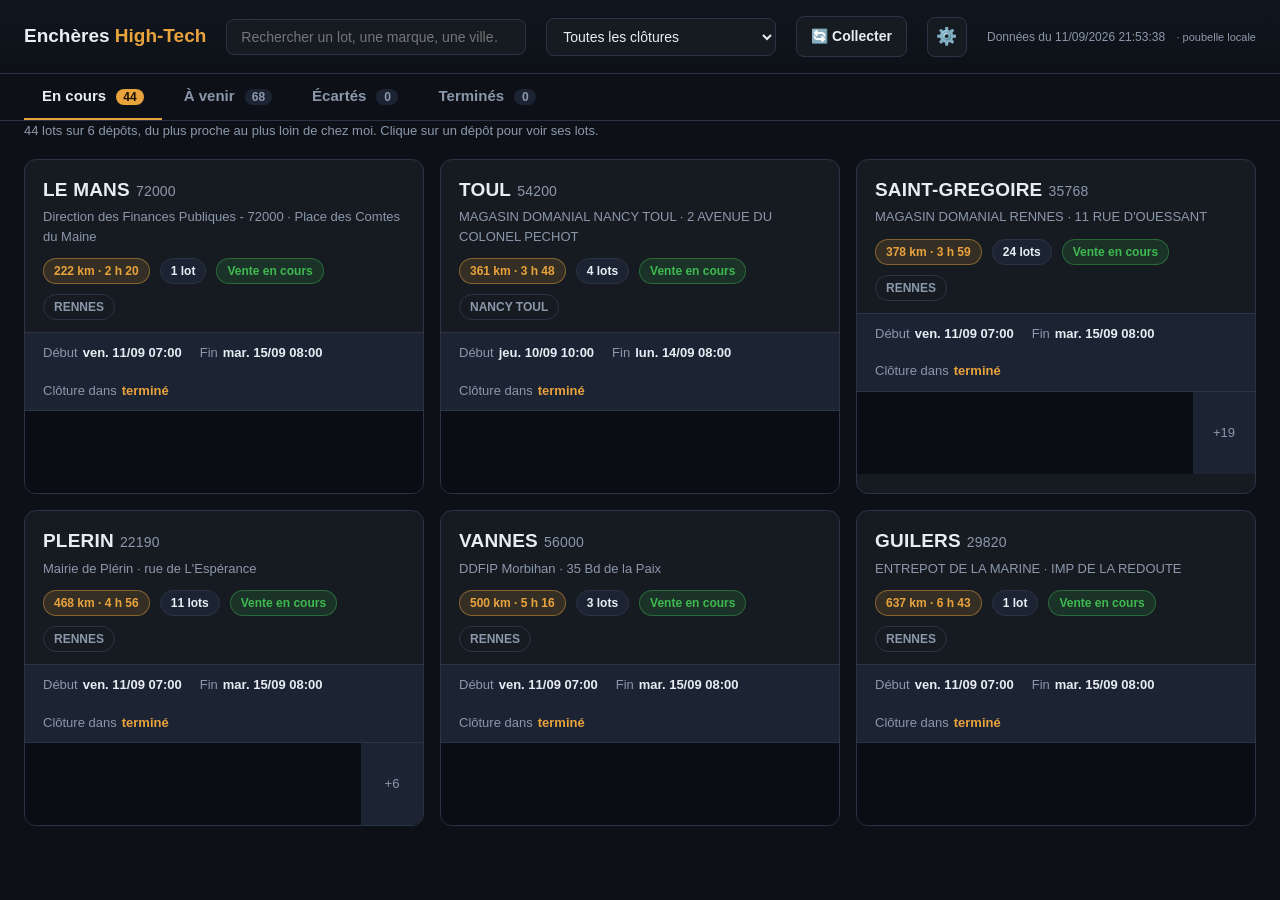
==== site/index.html @ 30fa820a "Corrige les fleches retour et suivant du navigateur" ====
<!doctype html>
<html lang="fr">
<head>
<meta charset="utf-8" />
<meta name="viewport" content="width=device-width, initial-scale=1" />
<title>Enchères High-Tech — Domaine</title>
<link rel="stylesheet" href="style.css?v=20260912a" />
</head>
<body>

<header class="top">
  <div class="wrap topin">
    <div class="brand">Enchères <span>High-Tech</span></div>
    <input id="q" type="search" autocomplete="off" placeholder="Rechercher un lot, une marque, une ville…" />
    <select id="fdate" autocomplete="off" title="Filtrer par date de clôture"></select>
    <a class="collect" href="https://github.com/OctopusDz/veille-hightech/actions/workflows/veille.yml"
       target="_blank" rel="noopener" title="Lance une collecte immédiate sur GitHub (≈ 3 min)">🔄 Collecter</a>
    <button class="gear" id="btn-set" title="Réglages (synchronisation de la poubelle)">⚙️</button>
    <div class="upd" id="upd"></div>
  </div>
</header>

<nav class="tabs">
  <div class="wrap tabsin">
    <button class="tab active" data-st="14">En cours <span class="b" id="n14">0</span></button>
    <button class="tab" data-st="13">À venir <span class="b" id="n13">0</span></button>
    <button class="tab trash-tab" data-st="trash">Écartés <span class="b" id="ntrash">0</span></button>
    <button class="tab" data-st="fin">Terminés <span class="b" id="nfin">0</span></button>
  </div>
</nav>

<main class="wrap">
  <!-- Vue 1 : les dépôts -->
  <section id="view-depots">
    <p class="hint" id="hint"></p>
    <div id="depots" class="depots"></div>
    <p id="empty" class="empty" hidden>Aucun lot ne correspond à cette recherche.</p>
  </section>

  <!-- Vue 3 : tous les lots écartés, regroupés et filtrables par dépôt -->
  <section id="view-trash" hidden>
    <div class="trash-toolbar">
      <div>
        <h1>Lots écartés</h1>
        <p>Retrouve ici tous les lots masqués. Le bouton ↩ sur la photo remet un lot dans sa vente.</p>
      </div>
      <div class="trash-filters">
        <label>Vente
          <select id="trash-status">
            <option value="all">Toutes</option>
            <option value="14">En cours</option>
            <option value="13">À venir</option>
          </select>
        </label>
        <label>Dépôt
          <select id="trash-depot"><option value="all">Tous les dépôts</option></select>
        </label>
      </div>
    </div>
    <p class="hint" id="hint-trash"></p>
    <div id="trash-groups"></div>
    <p id="trash-empty" class="empty" hidden>Aucun lot écarté avec ces filtres.</p>
  </section>

  <!-- Vue 4 : les lots terminés (archive) -->
  <section id="view-fin" hidden>
    <p class="hint" id="hint-fin"></p>
    <div id="fin" class="grid-lots"></div>
    <p id="fin-empty" class="empty" hidden>Aucun lot terminé pour l'instant — l'archive se remplit à chaque clôture.</p>
  </section>

  <!-- Vue 2 : les lots d'un dépôt -->
  <section id="view-lots" hidden>
    <button class="back" id="back">← Tous les dépôts</button>
    <div id="dephead"></div>
    <div id="lots" class="lots"></div>
  </section>
</main>

<!-- Réglages : synchronisation de la poubelle sur GitHub -->
<dialog id="dlg-set">
  <form method="dialog" class="setform">
    <h3>Poubelle synchronisée</h3>
    <p class="muted">Sans jeton, la poubelle reste dans ce navigateur (perdue si tu vides le cache,
      différente sur chaque appareil). Avec un jeton, elle est enregistrée dans le dépôt GitHub :
      partagée entre tes appareils, jamais perdue.</p>
    <label>Jeton GitHub <span class="muted">(fine-grained, limité à ce dépôt, permission « Contents » en écriture)</span>
      <input id="set-token" type="password" autocomplete="off" placeholder="github_pat_…" />
    </label>
    <p class="muted small">Créer le jeton : GitHub → Settings → Developer settings → Fine-grained tokens →
      <em>Only select repositories</em> : veille-hightech → Repository permissions → Contents : Read and write.
      Le jeton reste dans ce navigateur, il n'est envoyé qu'à api.github.com.</p>
    <p id="set-status" class="muted small"></p>
    <div class="row-end">
      <button value="clear" class="btn">Retirer le jeton</button>
      <button value="save" class="btn primary">Enregistrer</button>
    </div>
  </form>
</dialog>

<!-- Visionneuse photo -->
<div id="viewer" class="viewer" hidden>
  <button class="vclose" id="vclose" aria-label="Fermer">×</button>
  <button class="vnav vprev" id="vprev" aria-label="Précédent">‹</button>
  <img id="vimg" alt="" />
  <button class="vnav vnext" id="vnext" aria-label="Suivant">›</button>
  <div class="vcount" id="vcount"></div>
</div>

<script src="app.js?v=20260912a"></script>
</body>
</html>
---- site/style.css ----
:root{
  --bg:#0d1117; --panel:#161b22; --panel2:#1c2333; --line:#2b3444;
  --txt:#e6edf3; --muted:#8b98ab; --accent:#e8a33d; --link:#58a6ff;
  --live:#3fb950; --soon:#a371f7; --pro:#d29922; --danger:#f85149;
}
*{box-sizing:border-box}
[hidden]{display:none!important}
html,body{margin:0;background:var(--bg);color:var(--txt);
  font:15px/1.5 -apple-system,BlinkMacSystemFont,"Segoe UI",Roboto,Helvetica,Arial,sans-serif}
.wrap{max-width:1400px;margin:0 auto;padding:0 24px}
a{color:var(--link)}

.top{background:linear-gradient(180deg,#11161f,#0d1117);border-bottom:1px solid var(--line);
  position:sticky;top:0;z-index:20}
.topin{display:flex;align-items:center;gap:20px;padding:16px 24px}
.brand{font-size:19px;font-weight:700;white-space:nowrap}
.brand span{color:var(--accent)}
#q{flex:1;max-width:520px;padding:9px 14px;background:var(--panel);border:1px solid var(--line);
  border-radius:8px;color:var(--txt);font-size:14px}
#q:focus{outline:none;border-color:var(--accent)}
#fdate{padding:9px 12px;background:var(--panel);border:1px solid var(--line);border-radius:8px;
  color:var(--txt);font-size:14px;max-width:260px;cursor:pointer}
#fdate:focus{outline:none;border-color:var(--accent)}
#fdate.on{border-color:var(--accent);color:var(--accent);font-weight:600}
.collect{padding:9px 14px;background:var(--panel);border:1px solid var(--line);border-radius:8px;
  color:var(--txt);text-decoration:none;font-size:14px;font-weight:600;white-space:nowrap}
.collect:hover{border-color:var(--accent);color:var(--accent)}
.gear{background:var(--panel);border:1px solid var(--line);border-radius:8px;width:40px;height:40px;
  font-size:17px;cursor:pointer;color:var(--txt)}
.gear:hover{border-color:var(--accent)}
.upd{margin-left:auto;color:var(--muted);font-size:12px;white-space:nowrap}

.tabs{background:var(--bg);border-bottom:1px solid var(--line);position:sticky;top:65px;z-index:19}
.tabsin{display:flex;gap:4px;padding:0 24px;overflow-x:auto}
.tab{background:none;border:none;border-bottom:2px solid transparent;color:var(--muted);
  padding:13px 18px;font-size:15px;font-weight:600;cursor:pointer}
.tab:hover{color:var(--txt)}
.tab.active{color:var(--txt);border-bottom-color:var(--accent)}
.b{display:inline-block;min-width:22px;padding:1px 7px;margin-left:6px;background:var(--panel2);
  border-radius:999px;font-size:12px;color:var(--muted)}
.tab.active .b{background:var(--accent);color:#1a1200}
.tab.trash-tab.active{border-bottom-color:var(--danger)}
.tab.trash-tab.active .b{background:var(--danger);color:#fff}

main{padding:24px 0 60px}
.hint{color:var(--muted);font-size:13px;margin:0 0 18px}
.empty{color:var(--muted);background:var(--panel);border:1px dashed var(--line);
  padding:24px;border-radius:10px;text-align:center}

/* ---- Dépôts ---- */
.depots{display:grid;grid-template-columns:repeat(auto-fill,minmax(380px,1fr));gap:16px}
.dep{background:var(--panel);border:1px solid var(--line);border-radius:12px;overflow:hidden;
  cursor:pointer;transition:border-color .12s,transform .12s}
.dep:hover{border-color:var(--accent);transform:translateY(-2px)}
.dep .dtop{padding:16px 18px 12px}
.dep .city{font-size:19px;font-weight:700;letter-spacing:.2px}
.dep .city .cp{color:var(--muted);font-weight:400;font-size:14px;margin-left:6px}
.dep .dname{color:var(--muted);font-size:13px;margin-top:3px}
.dep .drow{display:flex;align-items:center;gap:10px;flex-wrap:wrap;margin-top:12px;font-size:13px}
.pill{padding:3px 10px;border-radius:999px;font-size:12px;font-weight:600}
.pill.n{background:var(--panel2);color:var(--txt);border:1px solid var(--line)}
.pill.live{background:rgba(63,185,80,.15);color:var(--live);border:1px solid rgba(63,185,80,.4)}
.pill.soon{background:rgba(163,113,247,.15);color:var(--soon);border:1px solid rgba(163,113,247,.4)}
.pill.org{background:transparent;color:var(--muted);border:1px solid var(--line)}
.pill.km{background:rgba(232,163,61,.15);color:var(--accent);border:1px solid rgba(232,163,61,.45)}
.dates{padding:10px 18px;background:var(--panel2);border-top:1px solid var(--line);
  border-bottom:1px solid var(--line);font-size:13px;display:flex;gap:18px;flex-wrap:wrap}
.dates b{font-weight:600}
.dates .lbl{color:var(--muted);margin-right:5px}
.left{color:var(--accent);font-weight:600}
.strip{display:flex;gap:2px;height:82px;background:#0a0e14}
.strip div{flex:1;background-size:cover;background-position:center}
.strip .more{display:flex;align-items:center;justify-content:center;color:var(--muted);
  font-size:13px;background:var(--panel2);flex:0 0 62px}

/* ---- Détail dépôt ---- */
.back{background:var(--panel);border:1px solid var(--line);color:var(--txt);padding:8px 14px;
  border-radius:8px;cursor:pointer;font-size:14px;font-weight:600;margin-bottom:18px}
.back:hover{border-color:var(--accent)}
.dephead{background:var(--panel);border:1px solid var(--line);border-radius:12px;
  padding:18px 20px;margin-bottom:22px}
.dephead h2{margin:0 0 4px;font-size:22px}
.dephead .sub{color:var(--muted);font-size:14px}
.meta{display:flex;gap:22px;flex-wrap:wrap;margin-top:14px;font-size:13px}
.meta div{max-width:420px}
.meta .k{color:var(--muted);display:block;font-size:12px;margin-bottom:2px}
.meta .v{white-space:pre-line}

/* ---- Lots ---- */
.grid-lots{display:grid;grid-template-columns:repeat(auto-fill,minmax(310px,1fr));gap:18px}

/* Barre d'aide dans un dépôt */
.bar{display:flex;align-items:center;gap:14px;flex-wrap:wrap;margin-bottom:16px}
.bar .cnt{font-size:15px;font-weight:600}
.bar .note{color:var(--muted);font-size:13px}
.sort-label{display:flex;align-items:center;gap:7px;color:var(--muted);font-size:13px;font-weight:600}
.sort-label select{padding:8px 30px 8px 10px;background:var(--panel);border:1px solid var(--line);
  border-radius:8px;color:var(--txt);font-size:14px;cursor:pointer}
.sort-label select:hover,.sort-label select:focus{border-color:var(--accent);outline:none}
.pill.trash{background:transparent;color:var(--danger);border:1px solid rgba(248,81,73,.45)}

.lot{background:var(--panel);border:1px solid var(--line);border-radius:12px;overflow:hidden;
  display:flex;flex-direction:column}
.lot.ecarte{border-color:rgba(248,81,73,.38)}
.lot .ph{position:relative;aspect-ratio:4/3;background:#0a0e14 center/cover no-repeat;cursor:zoom-in}
.photo-bin{position:absolute;right:9px;top:9px;z-index:3;width:42px;height:42px;border-radius:10px;
  border:1px solid rgba(255,255,255,.28);background:rgba(9,12,18,.88);color:#fff;font-size:19px;
  display:grid;place-items:center;cursor:pointer;box-shadow:0 4px 14px rgba(0,0,0,.38)}
.photo-bin:hover,.photo-bin:focus-visible{background:var(--danger);border-color:#ff938d;outline:none;transform:scale(1.04)}
.photo-bin.restore{background:rgba(25,80,39,.94);border-color:rgba(63,185,80,.7);color:#d8ffe2;font-size:22px}
.photo-bin.restore:hover,.photo-bin.restore:focus-visible{background:var(--live);color:#07140a;border-color:#8eea9f}
.lot .nph{position:absolute;right:8px;bottom:8px;background:rgba(0,0,0,.72);color:#fff;
  font-size:11px;padding:3px 8px;border-radius:6px}
.lot .tags{position:absolute;left:8px;top:8px;display:flex;gap:6px}
.tag{font-size:10px;font-weight:700;padding:3px 7px;border-radius:6px;background:rgba(0,0,0,.72);color:#fff}
.tag.pro{background:var(--pro);color:#1a1200}
.lot .body{padding:14px 16px;display:flex;flex-direction:column;gap:9px;flex:1}
.lot .num{color:var(--muted);font-size:12px}
.lot h3{margin:0;font-size:15px;line-height:1.35;font-weight:600}
.price{display:flex;align-items:baseline;gap:8px}
.price .v{font-size:20px;font-weight:700;color:var(--accent)}
.price .k{font-size:12px;color:var(--muted)}
.cote{margin:2px 0 3px;border:1px solid rgba(88,166,255,.32);border-radius:10px;
  background:linear-gradient(145deg,rgba(88,166,255,.08),rgba(63,185,80,.04));overflow:hidden}
.cote.missing{padding:10px 12px;color:var(--muted);font-size:12px;border-style:dashed}
.cote-head{display:flex;align-items:center;justify-content:space-between;gap:8px;padding:9px 11px;
  border-bottom:1px solid rgba(88,166,255,.2);font-size:12px}
.cote-head strong{color:#b9d9ff;text-transform:uppercase;letter-spacing:.45px;font-size:11px}
.cote-head span{color:var(--muted)}
.cote-alert{display:flex;flex-direction:column;gap:2px;padding:9px 11px;background:rgba(248,81,73,.14);
  border-bottom:1px solid rgba(248,81,73,.35);color:#ffc1bd;font-size:11px}
.cote-alert span{color:#e6a8a4;line-height:1.4}
.cote-alert.assumed{background:rgba(210,153,34,.13);border-bottom-color:rgba(210,153,34,.38);color:#ffd98c}
.cote-alert.assumed span{color:#d9bd83}
.cote-values{display:grid;grid-template-columns:1fr 1fr;gap:1px;background:rgba(88,166,255,.14)}
.cote-values div{display:flex;flex-direction:column;padding:9px 11px;background:#141b25}
.cote-values span{color:var(--muted);font-size:10px;text-transform:uppercase;letter-spacing:.35px}
.cote-values b{font-size:17px;color:var(--txt)}
.cote-cost{padding:9px 11px;border-top:1px solid rgba(88,166,255,.12)}
.cote-cost>div{display:flex;align-items:baseline;justify-content:space-between;gap:10px}
.cote-cost span{font-size:12px;color:#b9d9ff;font-weight:600}
.cote-cost strong{font-size:18px;color:var(--accent)}
.cote-cost small{display:block;color:var(--muted);font-size:10px;margin-top:2px}
.cote-max{display:grid;grid-template-columns:1fr auto;align-items:center;gap:2px 12px;padding:9px 11px;
  border-top:1px solid rgba(63,185,80,.24);background:rgba(63,185,80,.11)}
.cote-max div{display:flex;flex-direction:column;gap:2px}
.cote-max span{color:#bce8c6;font-size:12px;font-weight:700}
.cote-max small{color:var(--muted);font-size:10px}
.cote-max strong{color:#8eea9f;font-size:20px}
.cote-max em{grid-column:1/-1;color:#ffb2ad;font-size:11px;font-style:normal;font-weight:700}
.cote-max.exceeded{background:rgba(248,81,73,.12);border-top-color:rgba(248,81,73,.36)}
.cote-max.exceeded span,.cote-max.exceeded strong{color:#ffc1bd}
.cote-margin{display:flex;justify-content:space-between;gap:10px;padding:7px 11px;
  background:rgba(63,185,80,.08);font-size:11px;color:#a9d9b5}
.cote-margin.negative{background:rgba(248,81,73,.1);color:#ffc1bd}
.cote-margin b{font-size:12px}
.cote-meta{padding:8px 11px;color:var(--muted);font-size:11px;border-top:1px solid rgba(88,166,255,.12)}
.cote-details{border-top:1px solid rgba(88,166,255,.12);font-size:11px;color:#b8c4d4}
.cote-details summary{padding:8px 11px;color:var(--link);cursor:pointer;font-weight:600;list-style-position:inside}
.cote-details p{margin:0;padding:0 11px 8px;line-height:1.45}
.cote-details a{white-space:nowrap}
.cote-details .cote-warning{color:var(--muted)}
.desc{font-size:13px;color:#b8c4d4;line-height:1.55;max-height:66px;overflow:hidden;position:relative}
.desc.open{max-height:none}
.desc:not(.open):after{content:"";position:absolute;left:0;right:0;bottom:0;height:26px;
  background:linear-gradient(transparent,var(--panel))}
.more-btn{background:none;border:none;color:var(--link);font-size:12px;cursor:pointer;
  padding:0;text-align:left;font-weight:600}
.lot .go{display:flex;align-items:center;justify-content:center;text-align:center;padding:11px 8px;
  background:var(--panel2);color:var(--link);text-decoration:none;font-weight:600;font-size:13px}
.lot .go:hover{background:#222b3d}

/* ---- Écartés ---- */
.trash-toolbar{display:flex;align-items:flex-end;justify-content:space-between;gap:24px;
  background:var(--panel);border:1px solid var(--line);border-radius:12px;padding:18px 20px;margin-bottom:16px}
.trash-toolbar h1{font-size:22px;margin:0 0 3px}
.trash-toolbar p{color:var(--muted);font-size:13px;margin:0}
.trash-filters{display:flex;align-items:flex-end;gap:10px;flex-wrap:wrap}
.trash-filters label{display:flex;flex-direction:column;gap:5px;color:var(--muted);font-size:12px;font-weight:600}
.trash-filters select{min-width:150px;padding:9px 11px;background:var(--bg);border:1px solid var(--line);
  border-radius:8px;color:var(--txt);font-size:14px;cursor:pointer}
.trash-filters label:last-child select{min-width:260px}
.trash-filters select:focus{outline:none;border-color:var(--danger)}
.trash-depot-group{margin:0 0 30px}
.trash-depot-group>header{display:flex;align-items:center;justify-content:space-between;gap:16px;
  padding:0 2px 10px;border-bottom:1px solid var(--line);margin-bottom:14px}
.trash-depot-group h2{font-size:18px;margin:0}
.trash-depot-group h2 span{color:var(--muted);font-size:13px;font-weight:400;margin-left:5px}
.trash-depot-group p{color:var(--muted);font-size:12px;margin:2px 0 0}

/* ---- Visionneuse ---- */
.viewer{position:fixed;inset:0;background:rgba(0,0,0,.94);z-index:50;
  display:flex;align-items:center;justify-content:center}
.viewer img{max-width:88vw;max-height:88vh;object-fit:contain}
.vclose{position:absolute;top:18px;right:24px;background:none;border:none;color:#fff;
  font-size:40px;line-height:1;cursor:pointer}
.vnav{position:absolute;top:50%;transform:translateY(-50%);background:rgba(255,255,255,.1);
  border:none;color:#fff;font-size:44px;width:58px;height:92px;cursor:pointer}
.vprev{left:14px}.vnext{right:14px}
.vnav:hover{background:rgba(255,255,255,.2)}
.vcount{position:absolute;bottom:22px;color:#fff;font-size:14px;background:rgba(0,0,0,.6);
  padding:5px 14px;border-radius:999px}

@media(max-width:760px){
  .wrap{padding:0 14px}
  .topin{flex-wrap:wrap;gap:12px;padding:12px 14px}
  #q{order:3;max-width:none;flex:1 1 100%}
  .upd{margin-left:0}
  .tabs{top:auto;position:static}
  .tabsin{padding:0 14px}
  .depots,.grid-lots{grid-template-columns:1fr}
  .sort-label{width:100%;align-items:flex-start;flex-direction:column;gap:5px}
  .sort-label select{width:100%}
  .trash-toolbar{align-items:stretch;flex-direction:column;padding:15px}
  .trash-filters{display:grid;grid-template-columns:1fr 1fr}
  .trash-filters select,.trash-filters label:last-child select{min-width:0;width:100%}
}

/* ---- Terminés ---- */
.fin .res{display:grid;grid-template-columns:1fr auto 1fr;align-items:center;gap:6px;font-size:13px;
  background:var(--panel2);border-radius:8px;padding:8px 10px}
.fin .res .k{color:var(--muted);font-size:11px;display:block}
.fin .res .v{font-weight:700;font-size:15px}
.fin .res .arrow{color:var(--muted);font-size:18px}
.fin .res .v.win{color:var(--live)}
.fin .res .v.lost{color:var(--muted)}
.badge{display:inline-block;font-size:11px;font-weight:700;padding:3px 9px;border-radius:999px}
.badge.ok{background:rgba(63,185,80,.15);color:var(--live);border:1px solid rgba(63,185,80,.4)}
.badge.ko{background:rgba(139,152,171,.15);color:var(--muted);border:1px solid var(--line)}
.fin .where{font-size:12px;color:var(--muted)}
.fin .ph{cursor:default}

/* ---- Réglages ---- */
dialog{background:var(--panel);color:var(--txt);border:1px solid var(--line);border-radius:14px;
  width:min(520px,92vw);padding:0}
dialog::backdrop{background:rgba(0,0,0,.65)}
.setform{padding:20px 22px;display:flex;flex-direction:column;gap:12px}
.setform h3{margin:0;font-size:18px}
.setform label{display:flex;flex-direction:column;gap:6px;font-size:14px}
.setform input{padding:10px 12px;background:var(--bg);border:1px solid var(--line);border-radius:8px;
  color:var(--txt);font-size:14px;font-family:ui-monospace,Menlo,monospace}
.muted{color:var(--muted)} .small{font-size:12px}
.row-end{display:flex;gap:8px;justify-content:flex-end}
.btn{padding:9px 14px;background:var(--panel2);border:1px solid var(--line);color:var(--txt);
  border-radius:8px;font-weight:600;cursor:pointer;font-size:14px}
.btn.primary{background:var(--accent);border-color:var(--accent);color:#201400}
.sync{font-size:11px;color:var(--muted);margin-left:8px}
.sync.ok{color:var(--live)} .sync.ko{color:var(--danger)}
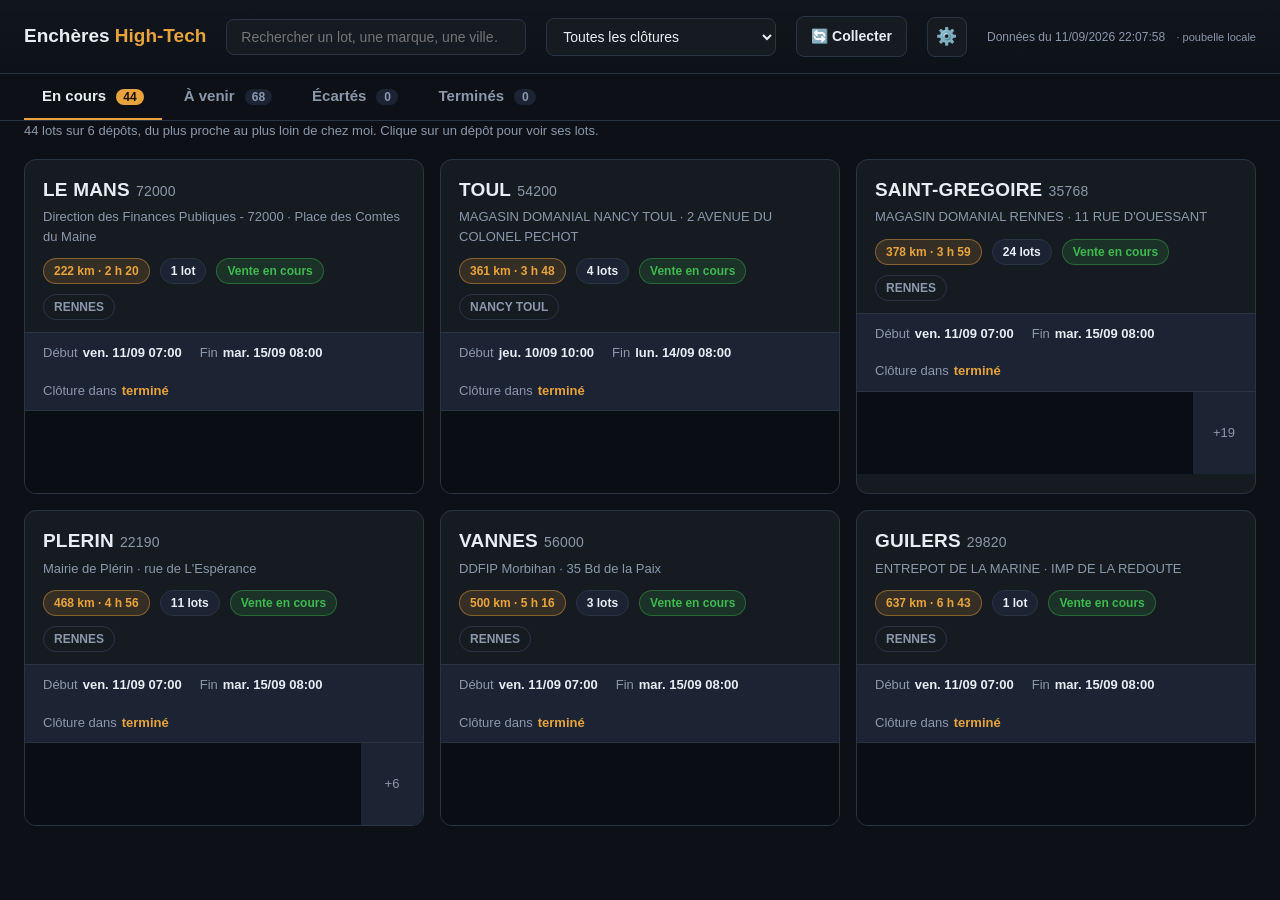
==== commit f50f1901: "Clarifie la marge au plafond conseille" ====
--- a/site/index.html
+++ b/site/index.html
@@ -4,7 +4,7 @@
 <meta charset="utf-8" />
 <meta name="viewport" content="width=device-width, initial-scale=1" />
 <title>Enchères High-Tech — Domaine</title>
-<link rel="stylesheet" href="style.css?v=20260912a" />
+<link rel="stylesheet" href="style.css?v=20260912b" />
 </head>
 <body>
 
@@ -107,6 +107,6 @@
   <div class="vcount" id="vcount"></div>
 </div>
 
-<script src="app.js?v=20260912a"></script>
+<script src="app.js?v=20260912b"></script>
 </body>
 </html>
--- a/site/style.css
+++ b/site/style.css
@@ -147,9 +147,14 @@
 .cote-max span{color:#bce8c6;font-size:12px;font-weight:700}
 .cote-max small{color:var(--muted);font-size:10px}
 .cote-max strong{color:#8eea9f;font-size:20px}
+.cote-max .max-cost{grid-column:1/-1;padding-top:3px}
+.cote-max .max-margin{grid-column:1/-1;display:flex;flex-direction:row;align-items:center;
+  justify-content:space-between;gap:10px;margin-top:5px;padding-top:7px;border-top:1px solid rgba(63,185,80,.28)}
+.cote-max .max-margin span{font-size:11px;color:#bce8c6}
+.cote-max .max-margin b{font-size:14px;color:#8eea9f}
 .cote-max em{grid-column:1/-1;color:#ffb2ad;font-size:11px;font-style:normal;font-weight:700}
 .cote-max.exceeded{background:rgba(248,81,73,.12);border-top-color:rgba(248,81,73,.36)}
-.cote-max.exceeded span,.cote-max.exceeded strong{color:#ffc1bd}
+.cote-max.exceeded>div:first-child>span,.cote-max.exceeded>strong{color:#ffc1bd}
 .cote-margin{display:flex;justify-content:space-between;gap:10px;padding:7px 11px;
   background:rgba(63,185,80,.08);font-size:11px;color:#a9d9b5}
 .cote-margin.negative{background:rgba(248,81,73,.1);color:#ffc1bd}
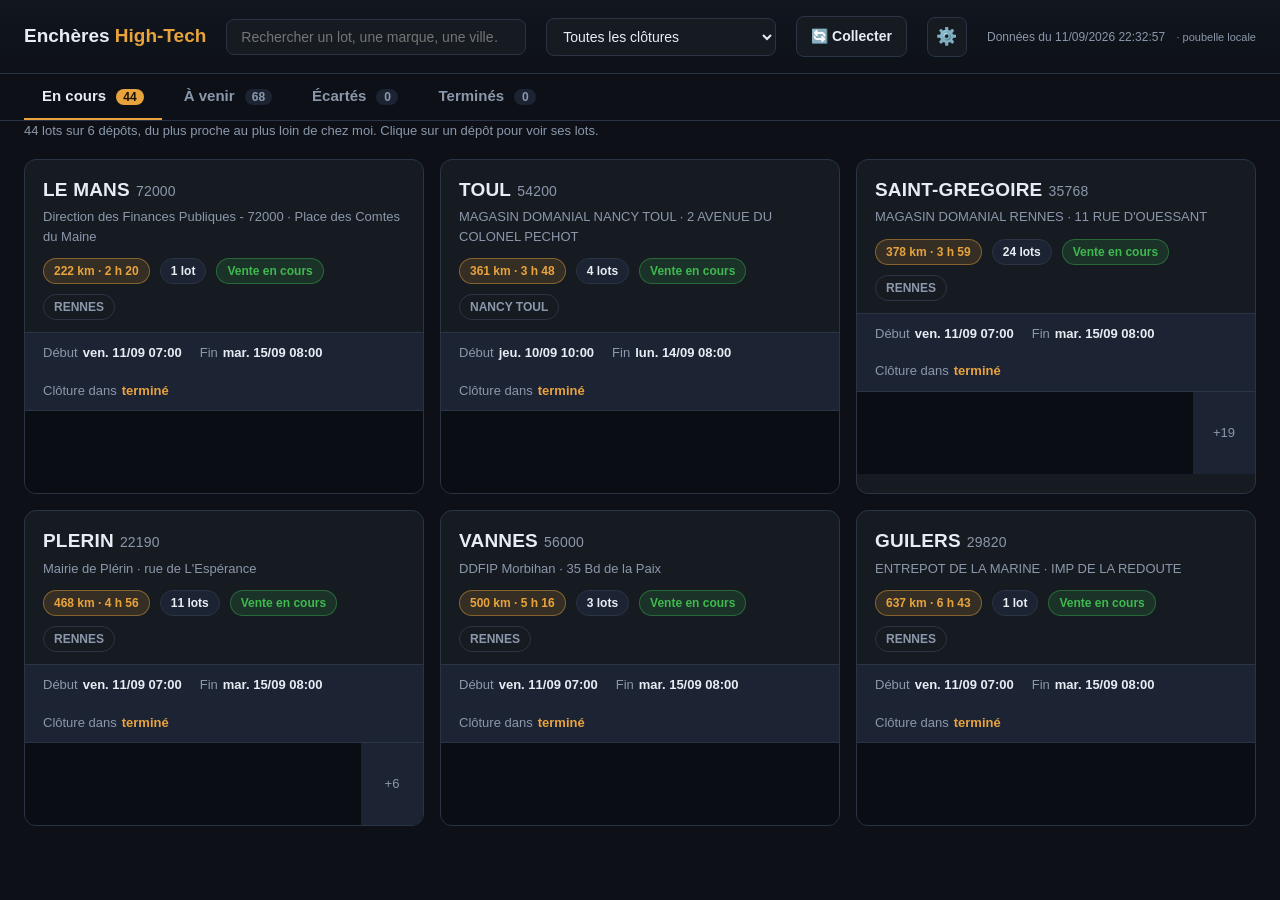
==== commit 44ef8f60: "Decote les Apple Watch potentiellement bloquees" ====
--- a/site/index.html
+++ b/site/index.html
@@ -4,7 +4,7 @@
 <meta charset="utf-8" />
 <meta name="viewport" content="width=device-width, initial-scale=1" />
 <title>Enchères High-Tech — Domaine</title>
-<link rel="stylesheet" href="style.css?v=20260912b" />
+<link rel="stylesheet" href="style.css?v=20260912c" />
 </head>
 <body>
 
@@ -107,6 +107,6 @@
   <div class="vcount" id="vcount"></div>
 </div>
 
-<script src="app.js?v=20260912b"></script>
+<script src="app.js?v=20260912c"></script>
 </body>
 </html>
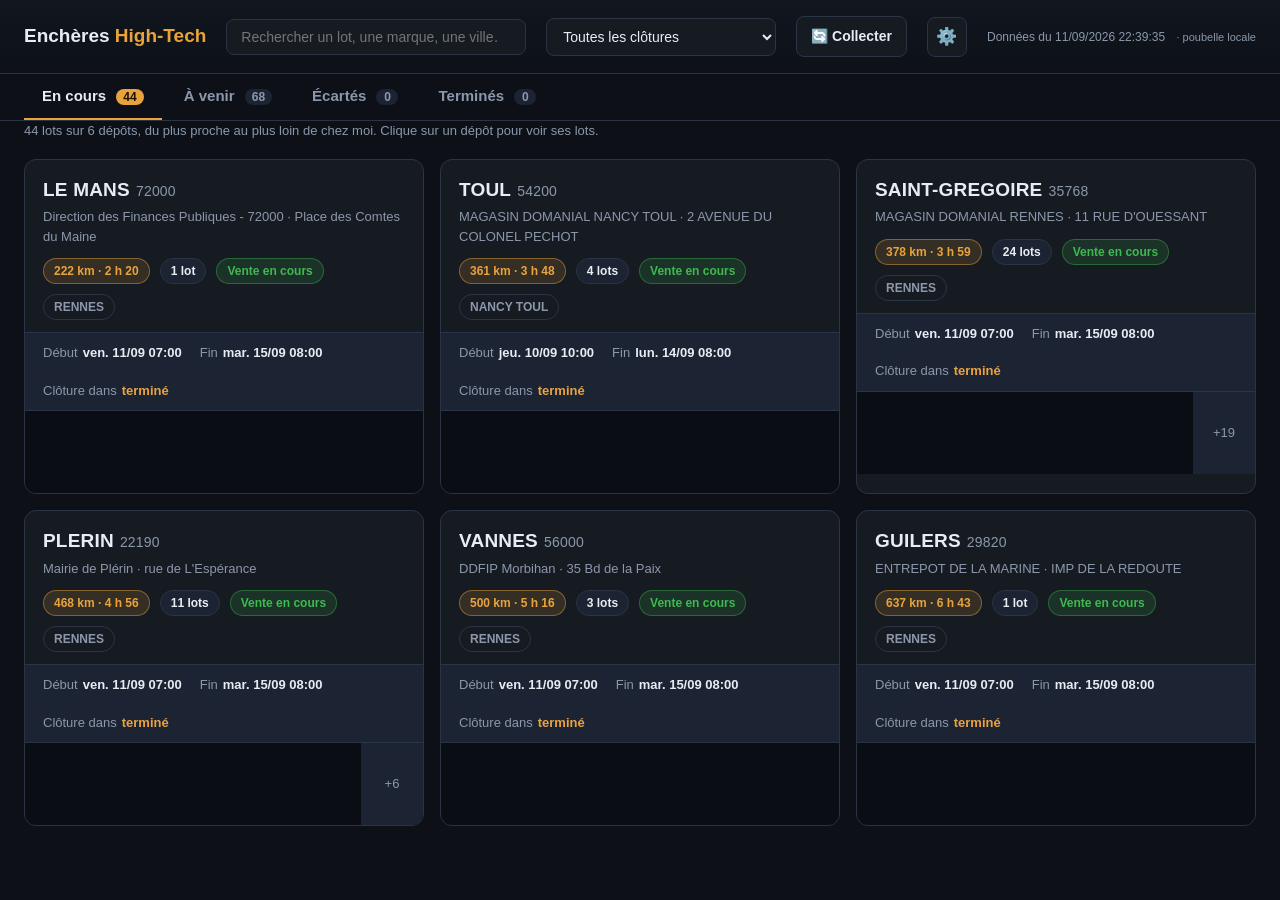
==== commit d4acb9e2: "Ameliore la lisibilite des cotes" ====
--- a/site/index.html
+++ b/site/index.html
@@ -4,7 +4,7 @@
 <meta charset="utf-8" />
 <meta name="viewport" content="width=device-width, initial-scale=1" />
 <title>Enchères High-Tech — Domaine</title>
-<link rel="stylesheet" href="style.css?v=20260912c" />
+<link rel="stylesheet" href="style.css?v=20260912d" />
 </head>
 <body>
 
@@ -107,6 +107,6 @@
   <div class="vcount" id="vcount"></div>
 </div>
 
-<script src="app.js?v=20260912c"></script>
+<script src="app.js?v=20260912d"></script>
 </body>
 </html>
--- a/site/style.css
+++ b/site/style.css
@@ -120,51 +120,69 @@
 .price{display:flex;align-items:baseline;gap:8px}
 .price .v{font-size:20px;font-weight:700;color:var(--accent)}
 .price .k{font-size:12px;color:var(--muted)}
-.cote{margin:2px 0 3px;border:1px solid rgba(88,166,255,.32);border-radius:10px;
-  background:linear-gradient(145deg,rgba(88,166,255,.08),rgba(63,185,80,.04));overflow:hidden}
-.cote.missing{padding:10px 12px;color:var(--muted);font-size:12px;border-style:dashed}
-.cote-head{display:flex;align-items:center;justify-content:space-between;gap:8px;padding:9px 11px;
-  border-bottom:1px solid rgba(88,166,255,.2);font-size:12px}
-.cote-head strong{color:#b9d9ff;text-transform:uppercase;letter-spacing:.45px;font-size:11px}
-.cote-head span{color:var(--muted)}
-.cote-alert{display:flex;flex-direction:column;gap:2px;padding:9px 11px;background:rgba(248,81,73,.14);
-  border-bottom:1px solid rgba(248,81,73,.35);color:#ffc1bd;font-size:11px}
-.cote-alert span{color:#e6a8a4;line-height:1.4}
-.cote-alert.assumed{background:rgba(210,153,34,.13);border-bottom-color:rgba(210,153,34,.38);color:#ffd98c}
-.cote-alert.assumed span{color:#d9bd83}
-.cote-values{display:grid;grid-template-columns:1fr 1fr;gap:1px;background:rgba(88,166,255,.14)}
-.cote-values div{display:flex;flex-direction:column;padding:9px 11px;background:#141b25}
-.cote-values span{color:var(--muted);font-size:10px;text-transform:uppercase;letter-spacing:.35px}
-.cote-values b{font-size:17px;color:var(--txt)}
-.cote-cost{padding:9px 11px;border-top:1px solid rgba(88,166,255,.12)}
-.cote-cost>div{display:flex;align-items:baseline;justify-content:space-between;gap:10px}
-.cote-cost span{font-size:12px;color:#b9d9ff;font-weight:600}
-.cote-cost strong{font-size:18px;color:var(--accent)}
-.cote-cost small{display:block;color:var(--muted);font-size:10px;margin-top:2px}
-.cote-max{display:grid;grid-template-columns:1fr auto;align-items:center;gap:2px 12px;padding:9px 11px;
-  border-top:1px solid rgba(63,185,80,.24);background:rgba(63,185,80,.11)}
-.cote-max div{display:flex;flex-direction:column;gap:2px}
-.cote-max span{color:#bce8c6;font-size:12px;font-weight:700}
-.cote-max small{color:var(--muted);font-size:10px}
-.cote-max strong{color:#8eea9f;font-size:20px}
-.cote-max .max-cost{grid-column:1/-1;padding-top:3px}
-.cote-max .max-margin{grid-column:1/-1;display:flex;flex-direction:row;align-items:center;
-  justify-content:space-between;gap:10px;margin-top:5px;padding-top:7px;border-top:1px solid rgba(63,185,80,.28)}
-.cote-max .max-margin span{font-size:11px;color:#bce8c6}
-.cote-max .max-margin b{font-size:14px;color:#8eea9f}
-.cote-max em{grid-column:1/-1;color:#ffb2ad;font-size:11px;font-style:normal;font-weight:700}
-.cote-max.exceeded{background:rgba(248,81,73,.12);border-top-color:rgba(248,81,73,.36)}
-.cote-max.exceeded>div:first-child>span,.cote-max.exceeded>strong{color:#ffc1bd}
-.cote-margin{display:flex;justify-content:space-between;gap:10px;padding:7px 11px;
-  background:rgba(63,185,80,.08);font-size:11px;color:#a9d9b5}
-.cote-margin.negative{background:rgba(248,81,73,.1);color:#ffc1bd}
-.cote-margin b{font-size:12px}
-.cote-meta{padding:8px 11px;color:var(--muted);font-size:11px;border-top:1px solid rgba(88,166,255,.12)}
-.cote-details{border-top:1px solid rgba(88,166,255,.12);font-size:11px;color:#b8c4d4}
-.cote-details summary{padding:8px 11px;color:var(--link);cursor:pointer;font-weight:600;list-style-position:inside}
-.cote-details p{margin:0;padding:0 11px 8px;line-height:1.45}
+.cote{margin:4px 0;border:1px solid #31445d;border-radius:14px;background:#101925;
+  overflow:hidden;box-shadow:0 8px 22px rgba(0,0,0,.2)}
+.cote.missing{padding:12px 14px;color:var(--muted);font-size:13px;border-style:dashed}
+.cote-head{display:flex;align-items:center;justify-content:space-between;gap:10px;padding:13px 14px;
+  border-bottom:1px solid #293a50;background:#152131}
+.cote-title{display:flex;flex-direction:column;gap:1px}
+.cote-title span{color:#8fa1b8;font-size:11px}
+.cote-title strong{color:#f1f6fc;font-size:15px;letter-spacing:.1px}
+.confidence{flex:0 0 auto;padding:5px 8px;border:1px solid;border-radius:999px;font-size:10px;font-weight:700}
+.confidence.high{color:#9be9a8;background:rgba(46,160,67,.15);border-color:rgba(63,185,80,.45)}
+.confidence.medium{color:#ffd67a;background:rgba(210,153,34,.14);border-color:rgba(210,153,34,.45)}
+.confidence.low{color:#ffb4ae;background:rgba(248,81,73,.13);border-color:rgba(248,81,73,.45)}
+.cote-alert{display:flex;flex-direction:column;gap:3px;padding:11px 14px;background:rgba(248,81,73,.12);
+  border-bottom:1px solid rgba(248,81,73,.32);font-size:11px}
+.cote-alert b{color:#ffb4ae;text-transform:uppercase;letter-spacing:.3px;font-size:10px}
+.cote-alert strong{color:#ffd2cf;font-size:12px}
+.cote-alert span{color:#d8a3a0;line-height:1.4}
+.cote-alert.assumed{background:rgba(210,153,34,.11);border-bottom-color:rgba(210,153,34,.32)}
+.cote-alert.assumed b{color:#ffd67a}.cote-alert.assumed strong{color:#ffe7b0}.cote-alert.assumed span{color:#cdb787}
+.cote-values{display:grid;grid-template-columns:1fr 1fr;gap:10px;padding:12px 14px;background:#101925}
+.cote-value{min-width:0;display:flex;flex-direction:column;gap:2px;padding:11px;border:1px solid #2d4058;
+  border-radius:10px;background:#162233}
+.cote-value.quick{border-color:rgba(56,139,253,.38);background:rgba(56,139,253,.09)}
+.cote-value.normal{border-color:rgba(163,113,247,.35);background:rgba(163,113,247,.08)}
+.cote-value span{min-height:30px;color:#c8d8eb;font-size:12px;font-weight:650;line-height:1.25}
+.cote-value b{color:#f5f8fc;font-size:23px;line-height:1.1}
+.cote-value small{color:#8fa1b8;font-size:10px}
+.cote-limit{display:grid;grid-template-columns:1fr auto;align-items:center;gap:8px 12px;margin:0 14px 12px;
+  padding:13px;border:1px solid rgba(232,163,61,.58);border-radius:11px;background:rgba(232,163,61,.12)}
+.limit-heading{display:flex;flex-direction:column;gap:1px}
+.limit-heading span{color:#ffd386;font-size:11px;font-weight:700}
+.limit-heading strong{color:#fff0d2;font-size:15px}
+.limit-bid{color:#ffbc55;font-size:26px;line-height:1}
+.limit-total,.limit-margin{grid-column:1/-1;display:grid;grid-template-columns:1fr auto;align-items:center;gap:2px 10px;
+  padding-top:9px;border-top:1px solid rgba(232,163,61,.3)}
+.limit-total span,.limit-margin span{color:#d8e1ed;font-size:12px;font-weight:600}
+.limit-total b,.limit-margin b{color:#f1f6fc;font-size:15px}
+.limit-total small,.limit-margin small{grid-column:1/-1;color:#96a6ba;font-size:10px;line-height:1.4}
+.limit-margin.positive b{color:#71db84}.limit-margin.negative b{color:#ff8d85}
+.cote-limit em{grid-column:1/-1;padding:9px 10px;border-radius:8px;background:rgba(248,81,73,.17);
+  color:#ffc1bd;font-size:11px;font-style:normal;font-weight:700;line-height:1.4}
+.cote-limit.exceeded{border-color:rgba(248,81,73,.66);background:rgba(248,81,73,.12)}
+.cote-limit.exceeded .limit-heading span,.cote-limit.exceeded .limit-bid{color:#ff8d85}
+.cote-limit.exceeded .limit-heading strong{color:#ffd2cf}
+.cote-current{margin:0 14px 11px;padding:12px 13px;border:1px solid rgba(88,166,255,.34);
+  border-radius:10px;background:rgba(56,139,253,.08)}
+.current-heading{display:flex;align-items:flex-start;justify-content:space-between;gap:12px}
+.current-heading span{color:#c8d8eb;font-size:12px;font-weight:600;line-height:1.35}
+.current-heading strong{flex:0 0 auto;color:#f1f6fc;font-size:15px;text-align:right}
+.cote-current>small{display:block;margin-top:4px;color:#96a6ba;font-size:10px;line-height:1.4}
+.current-margin{display:flex;align-items:center;justify-content:space-between;gap:10px;margin-top:9px;padding-top:9px;
+  border-top:1px solid rgba(88,166,255,.23)}
+.current-margin span{color:#c8d8eb;font-size:11px}.current-margin b{font-size:16px}
+.current-margin.positive b{color:#71db84}.current-margin.negative b{color:#ff8d85}
+.cote-margin-note{margin:0;padding:0 14px 11px;color:#8495aa;font-size:10px;line-height:1.45}
+.cote-meta{display:flex;flex-wrap:wrap;gap:7px;padding:11px 14px;border-top:1px solid #293a50}
+.cote-meta span{padding:5px 8px;border:1px solid #344760;border-radius:999px;background:#172334;
+  color:#9fb0c4;font-size:10px}.cote-meta b{color:#dce6f2;font-weight:650}
+.cote-details{border-top:1px solid #293a50;font-size:11px;color:#b8c4d4}
+.cote-details summary{padding:11px 14px;color:#79b8ff;cursor:pointer;font-weight:650;list-style-position:inside}
+.cote-details summary:hover{background:rgba(88,166,255,.07)}
+.cote-details p{margin:0;padding:0 14px 10px;line-height:1.5}
 .cote-details a{white-space:nowrap}
-.cote-details .cote-warning{color:var(--muted)}
 .desc{font-size:13px;color:#b8c4d4;line-height:1.55;max-height:66px;overflow:hidden;position:relative}
 .desc.open{max-height:none}
 .desc:not(.open):after{content:"";position:absolute;left:0;right:0;bottom:0;height:26px;
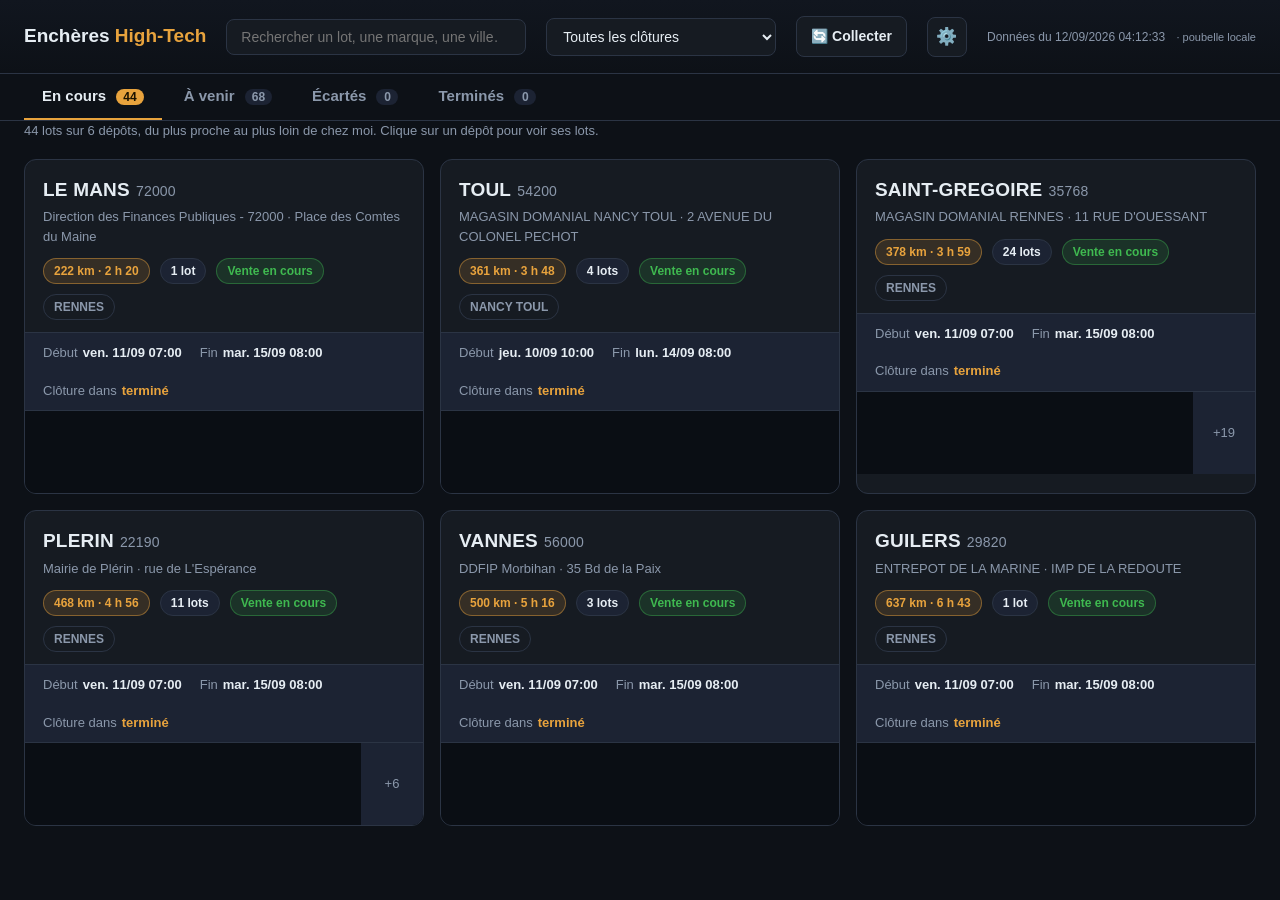
==== commit 502ee44c: "Integre les controles des 21 IMEI" ====
--- a/site/index.html
+++ b/site/index.html
@@ -4,7 +4,7 @@
 <meta charset="utf-8" />
 <meta name="viewport" content="width=device-width, initial-scale=1" />
 <title>Enchères High-Tech — Domaine</title>
-<link rel="stylesheet" href="style.css?v=20260912d" />
+<link rel="stylesheet" href="style.css?v=20260912e" />
 </head>
 <body>
 
@@ -107,6 +107,6 @@
   <div class="vcount" id="vcount"></div>
 </div>
 
-<script src="app.js?v=20260912d"></script>
+<script src="app.js?v=20260912e"></script>
 </body>
 </html>
--- a/site/style.css
+++ b/site/style.css
@@ -137,8 +137,23 @@
 .cote-alert b{color:#ffb4ae;text-transform:uppercase;letter-spacing:.3px;font-size:10px}
 .cote-alert strong{color:#ffd2cf;font-size:12px}
 .cote-alert span{color:#d8a3a0;line-height:1.4}
-.cote-alert.assumed{background:rgba(210,153,34,.11);border-bottom-color:rgba(210,153,34,.32)}
-.cote-alert.assumed b{color:#ffd67a}.cote-alert.assumed strong{color:#ffe7b0}.cote-alert.assumed span{color:#cdb787}
+.cote-alert.unknown{background:rgba(210,153,34,.11);border-bottom-color:rgba(210,153,34,.32)}
+.cote-alert.unknown>b{color:#ffd67a}.cote-alert.unknown>strong{color:#ffe7b0}.cote-alert.unknown>span{color:#cdb787}
+.cote-alert.cleared{background:rgba(46,160,67,.12);border-bottom-color:rgba(63,185,80,.35)}
+.cote-alert.cleared>b{color:#9be9a8}.cote-alert.cleared>strong{color:#b7f5c2}.cote-alert.cleared>span{color:#9acba4}
+.cote-alert.mixed{background:rgba(56,139,253,.11);border-bottom-color:rgba(88,166,255,.34)}
+.cote-alert.mixed>b{color:#79b8ff}.cote-alert.mixed>strong{color:#b6d7ff}.cote-alert.mixed>span{color:#9fbad8}
+.imei-details{margin-top:5px;border-top:1px solid rgba(255,255,255,.1)}
+.imei-details summary{padding:8px 0 2px;color:#dce6f2;cursor:pointer;font-size:11px;font-weight:700}
+.imei-list{display:flex;flex-direction:column;gap:7px;padding-top:7px}
+.imei-item{padding:8px;border:1px solid rgba(255,255,255,.1);border-radius:8px;background:rgba(5,12,20,.36)}
+.imei-item-head{display:flex;align-items:center;flex-wrap:wrap;gap:5px 7px}
+.imei-item-head>span{flex:1 1 145px;color:#edf4fc;font-weight:700;line-height:1.3}
+.imei-item code{color:#aebdce;font:10px ui-monospace,SFMono-Regular,Menlo,monospace}
+.imei-item .fmi{padding:3px 6px;border-radius:999px;text-transform:none;letter-spacing:0;font-size:9px}
+.imei-item .fmi.off{color:#b7f5c2;background:rgba(46,160,67,.18)}
+.imei-item .fmi.on{color:#ffd2cf;background:rgba(248,81,73,.18)}
+.imei-item small{display:block;margin-top:5px;color:#aebdce;line-height:1.4}
 .cote-values{display:grid;grid-template-columns:1fr 1fr;gap:10px;padding:12px 14px;background:#101925}
 .cote-value{min-width:0;display:flex;flex-direction:column;gap:2px;padding:11px;border:1px solid #2d4058;
   border-radius:10px;background:#162233}
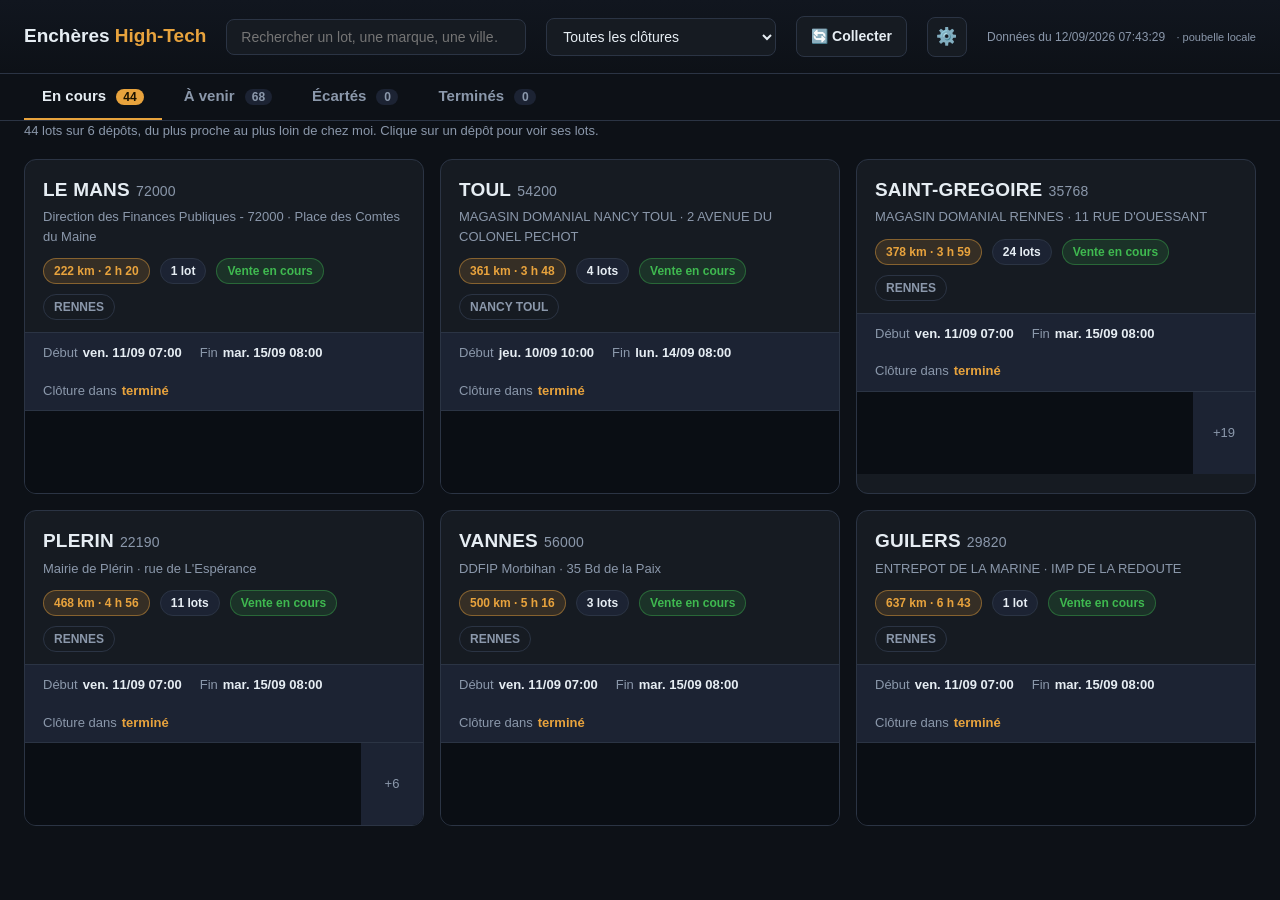
==== commit 10114b4b: "Ajoute les alertes d'appel et le tri demande" ====
--- a/site/index.html
+++ b/site/index.html
@@ -4,7 +4,7 @@
 <meta charset="utf-8" />
 <meta name="viewport" content="width=device-width, initial-scale=1" />
 <title>Enchères High-Tech — Domaine</title>
-<link rel="stylesheet" href="style.css?v=20260912e" />
+<link rel="stylesheet" href="style.css?v=20260912f" />
 </head>
 <body>
 
@@ -107,6 +107,6 @@
   <div class="vcount" id="vcount"></div>
 </div>
 
-<script src="app.js?v=20260912e"></script>
+<script src="app.js?v=20260912f"></script>
 </body>
 </html>
--- a/site/style.css
+++ b/site/style.css
@@ -143,6 +143,14 @@
 .cote-alert.cleared>b{color:#9be9a8}.cote-alert.cleared>strong{color:#b7f5c2}.cote-alert.cleared>span{color:#9acba4}
 .cote-alert.mixed{background:rgba(56,139,253,.11);border-bottom-color:rgba(88,166,255,.34)}
 .cote-alert.mixed>b{color:#79b8ff}.cote-alert.mixed>strong{color:#b6d7ff}.cote-alert.mixed>span{color:#9fbad8}
+.call-advice{display:flex;align-items:center;justify-content:space-between;gap:10px;padding:11px 14px;
+  background:#2b2111;border-bottom:1px solid rgba(232,163,61,.45)}
+.call-advice>div{display:flex;min-width:0;flex-direction:column;gap:2px}
+.call-advice b{color:#ffd386;font-size:12px;line-height:1.3}
+.call-advice span{color:#cdb787;font-size:10px;line-height:1.4}
+.call-advice a{flex:0 0 auto;padding:8px 10px;border:1px solid rgba(232,163,61,.65);border-radius:8px;
+  background:rgba(232,163,61,.14);color:#ffe3ad;text-decoration:none;font-size:11px;font-weight:750;white-space:nowrap}
+.call-advice a:hover,.call-advice a:focus-visible{background:var(--accent);color:#241600;outline:none}
 .imei-details{margin-top:5px;border-top:1px solid rgba(255,255,255,.1)}
 .imei-details summary{padding:8px 0 2px;color:#dce6f2;cursor:pointer;font-size:11px;font-weight:700}
 .imei-list{display:flex;flex-direction:column;gap:7px;padding-top:7px}
@@ -249,6 +257,8 @@
   .depots,.grid-lots{grid-template-columns:1fr}
   .sort-label{width:100%;align-items:flex-start;flex-direction:column;gap:5px}
   .sort-label select{width:100%}
+  .call-advice{align-items:stretch;flex-direction:column}
+  .call-advice a{text-align:center}
   .trash-toolbar{align-items:stretch;flex-direction:column;padding:15px}
   .trash-filters{display:grid;grid-template-columns:1fr 1fr}
   .trash-filters select,.trash-filters label:last-child select{min-width:0;width:100%}
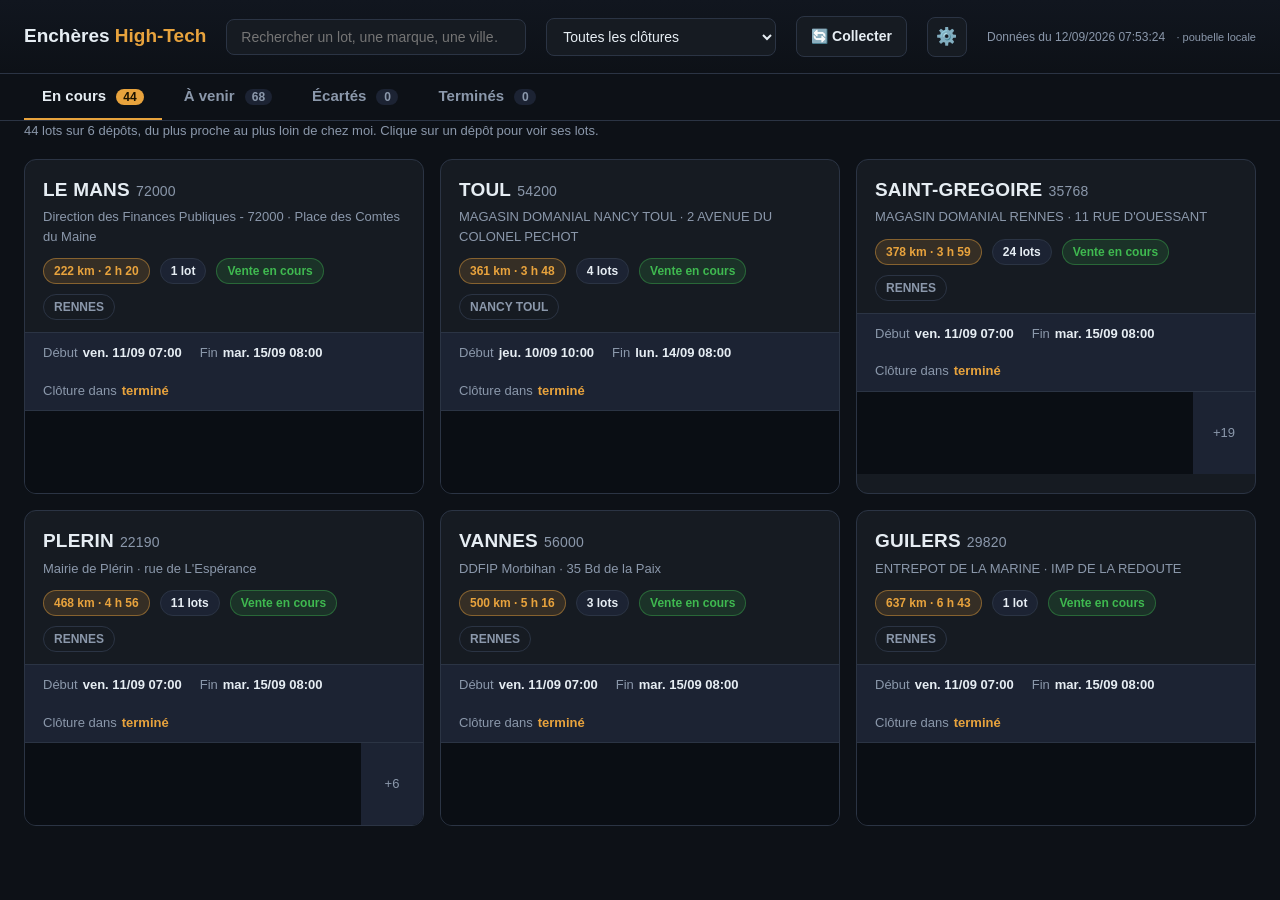
==== commit fd677f6c: "Fiabilise le suivi des enchères en direct" ====
--- a/site/index.html
+++ b/site/index.html
@@ -4,7 +4,7 @@
 <meta charset="utf-8" />
 <meta name="viewport" content="width=device-width, initial-scale=1" />
 <title>Enchères High-Tech — Domaine</title>
-<link rel="stylesheet" href="style.css?v=20260912f" />
+<link rel="stylesheet" href="style.css?v=20260912h" />
 </head>
 <body>
 
@@ -107,6 +107,6 @@
   <div class="vcount" id="vcount"></div>
 </div>
 
-<script src="app.js?v=20260912f"></script>
+<script src="app.js?v=20260912h"></script>
 </body>
 </html>
--- a/site/style.css
+++ b/site/style.css
@@ -120,6 +120,7 @@
 .price{display:flex;align-items:baseline;gap:8px}
 .price .v{font-size:20px;font-weight:700;color:var(--accent)}
 .price .k{font-size:12px;color:var(--muted)}
+.price .k.unverified{color:#ffb4ae;font-weight:700}
 .cote{margin:4px 0;border:1px solid #31445d;border-radius:14px;background:#101925;
   overflow:hidden;box-shadow:0 8px 22px rgba(0,0,0,.2)}
 .cote.missing{padding:12px 14px;color:var(--muted);font-size:13px;border-style:dashed}
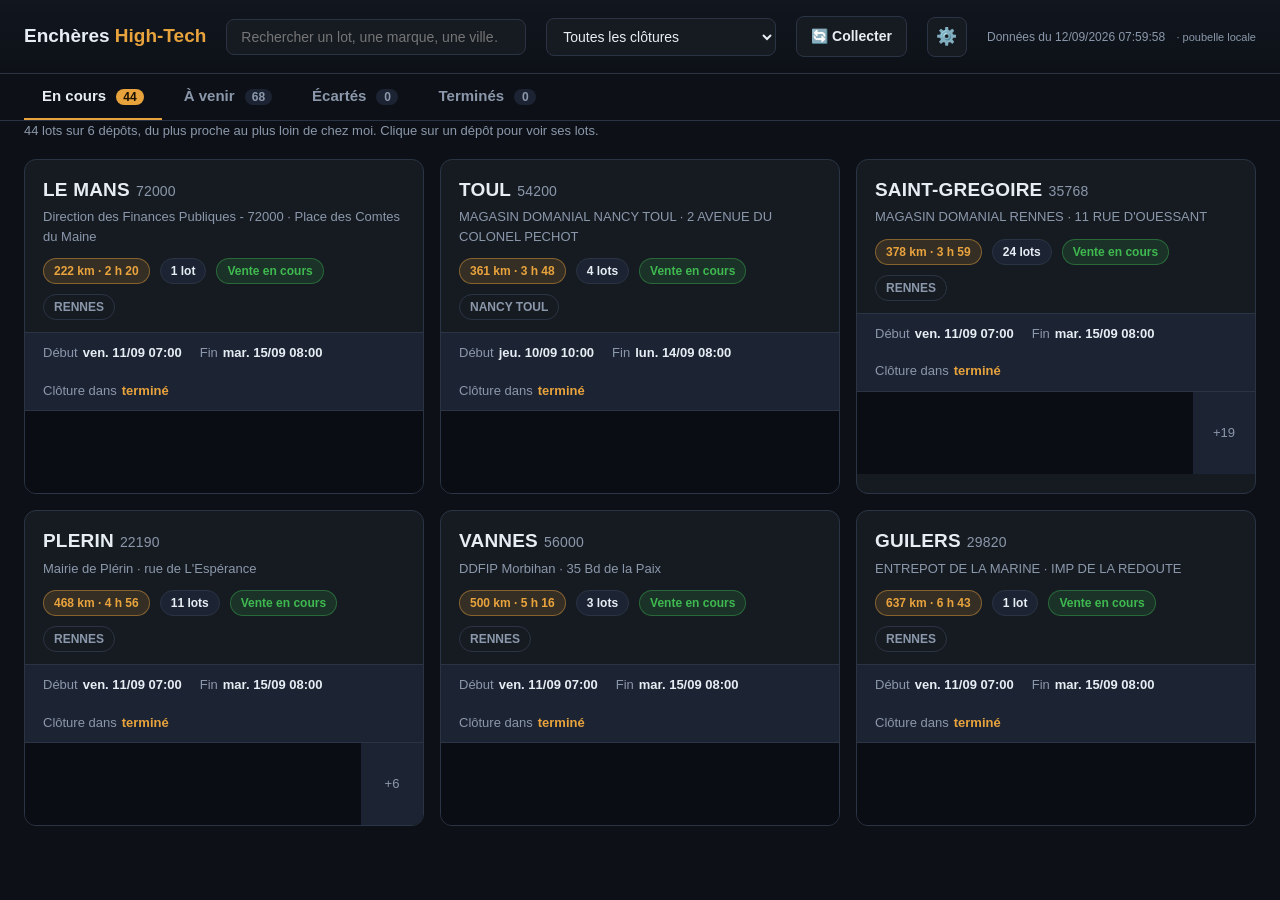
==== commit cc937075: "Accepte les annulations d'encheres" ====
--- a/site/index.html
+++ b/site/index.html
@@ -4,7 +4,7 @@
 <meta charset="utf-8" />
 <meta name="viewport" content="width=device-width, initial-scale=1" />
 <title>Enchères High-Tech — Domaine</title>
-<link rel="stylesheet" href="style.css?v=20260912h" />
+<link rel="stylesheet" href="style.css?v=20260912i" />
 </head>
 <body>
 
@@ -107,6 +107,6 @@
   <div class="vcount" id="vcount"></div>
 </div>
 
-<script src="app.js?v=20260912h"></script>
+<script src="app.js?v=20260912i"></script>
 </body>
 </html>
